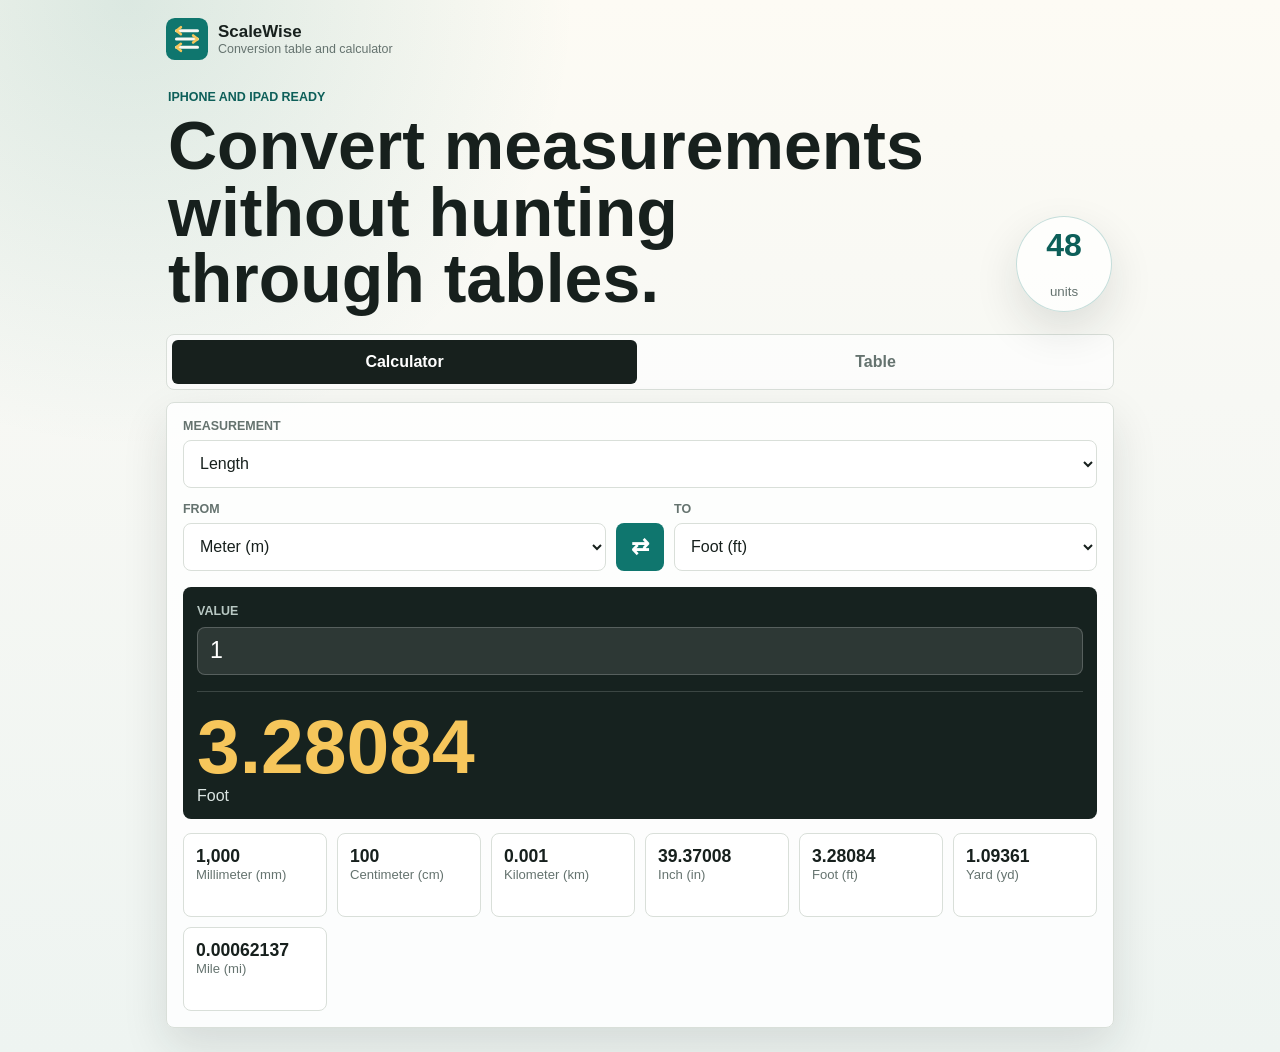
==== index.html @ 977071f0 "Add files via upload" ====
<!doctype html>
<html lang="en">
  <head>
    <meta charset="utf-8">
    <meta name="viewport" content="width=device-width, initial-scale=1, viewport-fit=cover">
    <meta name="theme-color" content="#0f766e">
    <meta name="apple-mobile-web-app-capable" content="yes">
    <meta name="apple-mobile-web-app-title" content="ScaleWise">
    <title>ScaleWise Converter</title>
    <link rel="manifest" href="manifest.webmanifest">
    <link rel="icon" href="assets/icon.svg" type="image/svg+xml">
    <link rel="stylesheet" href="styles.css">
  </head>
  <body>
    <div class="app-shell">
      <header class="top-bar">
        <a class="brand" href="index.html" aria-label="ScaleWise home">
          <img src="assets/icon.svg" alt="" width="42" height="42">
          <span>
            <strong>ScaleWise</strong>
            <small>Conversion table and calculator</small>
          </span>
        </a>
      </header>

      <main>
        <section class="hero" aria-labelledby="app-title">
          <div>
            <p class="eyebrow">iPhone and iPad ready</p>
            <h1 id="app-title">Convert measurements without hunting through tables.</h1>
          </div>
          <div class="quick-stat" aria-label="Supported measurement types">
            <span id="unit-count">0</span>
            <small>units</small>
          </div>
        </section>

        <nav class="tabs" aria-label="Conversion modes">
          <button class="tab active" type="button" data-view="calculator" aria-selected="true">Calculator</button>
          <button class="tab" type="button" data-view="table" aria-selected="false">Table</button>
        </nav>

        <section class="panel active" id="calculator-panel" data-panel="calculator" aria-label="Conversion calculator">
          <div class="field">
            <label for="category">Measurement</label>
            <select id="category"></select>
          </div>

          <div class="converter-grid">
            <div class="field">
              <label for="from-unit">From</label>
              <select id="from-unit"></select>
            </div>
            <button class="icon-button" id="swap-units" type="button" aria-label="Swap units" title="Swap units">
              <span aria-hidden="true">⇄</span>
            </button>
            <div class="field">
              <label for="to-unit">To</label>
              <select id="to-unit"></select>
            </div>
          </div>

          <div class="calculator-card">
            <label for="input-value">Value</label>
            <input id="input-value" type="number" inputmode="decimal" step="any" value="1">
            <div class="result" aria-live="polite">
              <span id="result-value">1</span>
              <small id="result-unit">unit</small>
            </div>
          </div>

          <div class="all-results" id="all-results" aria-label="Equivalent values"></div>
        </section>

        <section class="panel" id="table-panel" data-panel="table" aria-label="Conversion table">
          <div class="table-toolbar">
            <div class="field compact">
              <label for="table-base">Base unit</label>
              <select id="table-base"></select>
            </div>
            <div class="field compact">
              <label for="table-start">Start</label>
              <input id="table-start" type="number" inputmode="decimal" step="any" value="1">
            </div>
            <div class="field compact">
              <label for="table-step">Step</label>
              <input id="table-step" type="number" inputmode="decimal" step="any" value="1">
            </div>
            <div class="field compact">
              <label for="table-rows">Rows</label>
              <input id="table-rows" type="number" inputmode="numeric" min="1" max="50" step="1" value="10">
            </div>
          </div>

          <div class="table-wrap">
            <table>
              <thead id="table-head"></thead>
              <tbody id="table-body"></tbody>
            </table>
          </div>
        </section>
      </main>
    </div>

    <script src="app.js"></script>
    <script>
      if ("serviceWorker" in navigator) {
        window.addEventListener("load", () => {
          navigator.serviceWorker.register("./service-worker.js");
        });
      }
    </script>
  </body>
</html>
---- styles.css ----
:root {
  color-scheme: light;
  --bg: #f7f8f4;
  --ink: #17201d;
  --muted: #65736f;
  --line: #d9dfd9;
  --panel: #ffffff;
  --primary: #0f766e;
  --primary-dark: #0d5f59;
  --accent: #dc7b28;
  --focus: #f6c65b;
  --shadow: 0 18px 45px rgba(23, 32, 29, 0.12);
}

* {
  box-sizing: border-box;
}

html {
  min-height: 100%;
}

body {
  min-height: 100%;
  margin: 0;
  background:
    radial-gradient(circle at 10% 0%, rgba(15, 118, 110, 0.14), transparent 28rem),
    linear-gradient(180deg, #fdfbf4 0%, var(--bg) 38%, #eef4f1 100%);
  color: var(--ink);
  font-family: -apple-system, BlinkMacSystemFont, "Segoe UI", Roboto, Helvetica, Arial, sans-serif;
  letter-spacing: 0;
}

button,
input,
select {
  font: inherit;
}

.app-shell {
  width: min(100%, 980px);
  margin: 0 auto;
  padding: max(18px, env(safe-area-inset-top)) 16px max(24px, env(safe-area-inset-bottom));
}

.top-bar {
  display: flex;
  align-items: center;
  justify-content: space-between;
  margin-bottom: 18px;
}

.brand {
  display: inline-flex;
  align-items: center;
  gap: 10px;
  color: inherit;
  text-decoration: none;
}

.brand strong,
.brand small {
  display: block;
}

.brand strong {
  font-size: 1.06rem;
}

.brand small {
  color: var(--muted);
  font-size: 0.78rem;
}

.hero {
  display: grid;
  grid-template-columns: 1fr auto;
  gap: 18px;
  align-items: end;
  padding: 12px 2px 22px;
}

.eyebrow {
  margin: 0 0 8px;
  color: var(--primary-dark);
  font-size: 0.78rem;
  font-weight: 750;
  text-transform: uppercase;
}

h1 {
  max-width: 780px;
  margin: 0;
  font-size: clamp(2rem, 7vw, 4.25rem);
  line-height: 0.98;
}

.quick-stat {
  display: grid;
  place-items: center;
  width: 96px;
  height: 96px;
  border: 1px solid rgba(15, 118, 110, 0.24);
  border-radius: 50%;
  background: rgba(255, 255, 255, 0.72);
  box-shadow: var(--shadow);
}

.quick-stat span {
  color: var(--primary-dark);
  font-size: 2rem;
  font-weight: 800;
  line-height: 1;
}

.quick-stat small {
  color: var(--muted);
}

.tabs {
  display: grid;
  grid-template-columns: 1fr 1fr;
  gap: 6px;
  margin: 0 0 12px;
  padding: 5px;
  border: 1px solid var(--line);
  border-radius: 8px;
  background: rgba(255, 255, 255, 0.68);
}

.tab {
  min-height: 44px;
  border: 0;
  border-radius: 6px;
  background: transparent;
  color: var(--muted);
  font-weight: 750;
}

.tab.active {
  background: var(--ink);
  color: #fff;
}

.panel {
  display: none;
  padding: 16px;
  border: 1px solid var(--line);
  border-radius: 8px;
  background: rgba(255, 255, 255, 0.84);
  box-shadow: var(--shadow);
}

.panel.active {
  display: block;
}

.field {
  display: grid;
  gap: 7px;
}

label {
  color: var(--muted);
  font-size: 0.78rem;
  font-weight: 750;
  text-transform: uppercase;
}

select,
input {
  width: 100%;
  min-height: 48px;
  border: 1px solid var(--line);
  border-radius: 8px;
  background: #fff;
  color: var(--ink);
  padding: 0 12px;
}

select:focus,
input:focus,
button:focus-visible {
  outline: 3px solid var(--focus);
  outline-offset: 2px;
}

.converter-grid {
  display: grid;
  grid-template-columns: minmax(0, 1fr) 48px minmax(0, 1fr);
  gap: 10px;
  align-items: end;
  margin-top: 14px;
}

.icon-button {
  display: grid;
  place-items: center;
  width: 48px;
  height: 48px;
  border: 0;
  border-radius: 8px;
  background: var(--primary);
  color: #fff;
  font-size: 1.35rem;
  font-weight: 850;
}

.calculator-card {
  margin-top: 16px;
  padding: 14px;
  border-radius: 8px;
  background: #16221f;
  color: #fff;
}

.calculator-card label {
  color: #b8c8c3;
}

.calculator-card input {
  margin-top: 8px;
  border-color: rgba(255, 255, 255, 0.2);
  background: rgba(255, 255, 255, 0.1);
  color: #fff;
  font-size: 1.45rem;
}

.result {
  display: grid;
  gap: 2px;
  margin-top: 16px;
  padding-top: 16px;
  border-top: 1px solid rgba(255, 255, 255, 0.16);
}

.result span {
  overflow-wrap: anywhere;
  color: #f6c65b;
  font-size: clamp(2rem, 10vw, 4.8rem);
  font-weight: 850;
  line-height: 1;
}

.result small {
  color: #dbe5e2;
  font-size: 1rem;
}

.all-results {
  display: grid;
  grid-template-columns: repeat(auto-fit, minmax(140px, 1fr));
  gap: 10px;
  margin-top: 14px;
}

.mini-result {
  min-height: 84px;
  padding: 12px;
  border: 1px solid var(--line);
  border-radius: 8px;
  background: #fff;
}

.mini-result strong,
.mini-result span {
  display: block;
}

.mini-result strong {
  overflow-wrap: anywhere;
  font-size: 1.1rem;
}

.mini-result span {
  color: var(--muted);
  font-size: 0.82rem;
}

.table-toolbar {
  display: grid;
  grid-template-columns: 1.4fr repeat(3, minmax(78px, 0.7fr));
  gap: 10px;
  margin-bottom: 14px;
}

.field.compact input,
.field.compact select {
  min-height: 42px;
}

.table-wrap {
  overflow-x: auto;
  border: 1px solid var(--line);
  border-radius: 8px;
  background: #fff;
}

table {
  width: 100%;
  min-width: 640px;
  border-collapse: collapse;
}

th,
td {
  padding: 12px;
  border-bottom: 1px solid var(--line);
  text-align: right;
  white-space: nowrap;
}

th:first-child,
td:first-child {
  position: sticky;
  left: 0;
  z-index: 1;
  background: #fff;
  text-align: left;
}

th {
  background: #edf5f2;
  color: #26332f;
  font-size: 0.78rem;
  text-transform: uppercase;
}

th:first-child {
  background: #edf5f2;
}

tr:last-child td {
  border-bottom: 0;
}

@media (max-width: 640px) {
  .app-shell {
    padding-inline: 12px;
  }

  .hero {
    grid-template-columns: 1fr;
  }

  .quick-stat {
    width: 76px;
    height: 76px;
  }

  .converter-grid,
  .table-toolbar {
    grid-template-columns: 1fr;
  }

  .icon-button {
    width: 100%;
  }

  .panel {
    padding: 12px;
  }
}
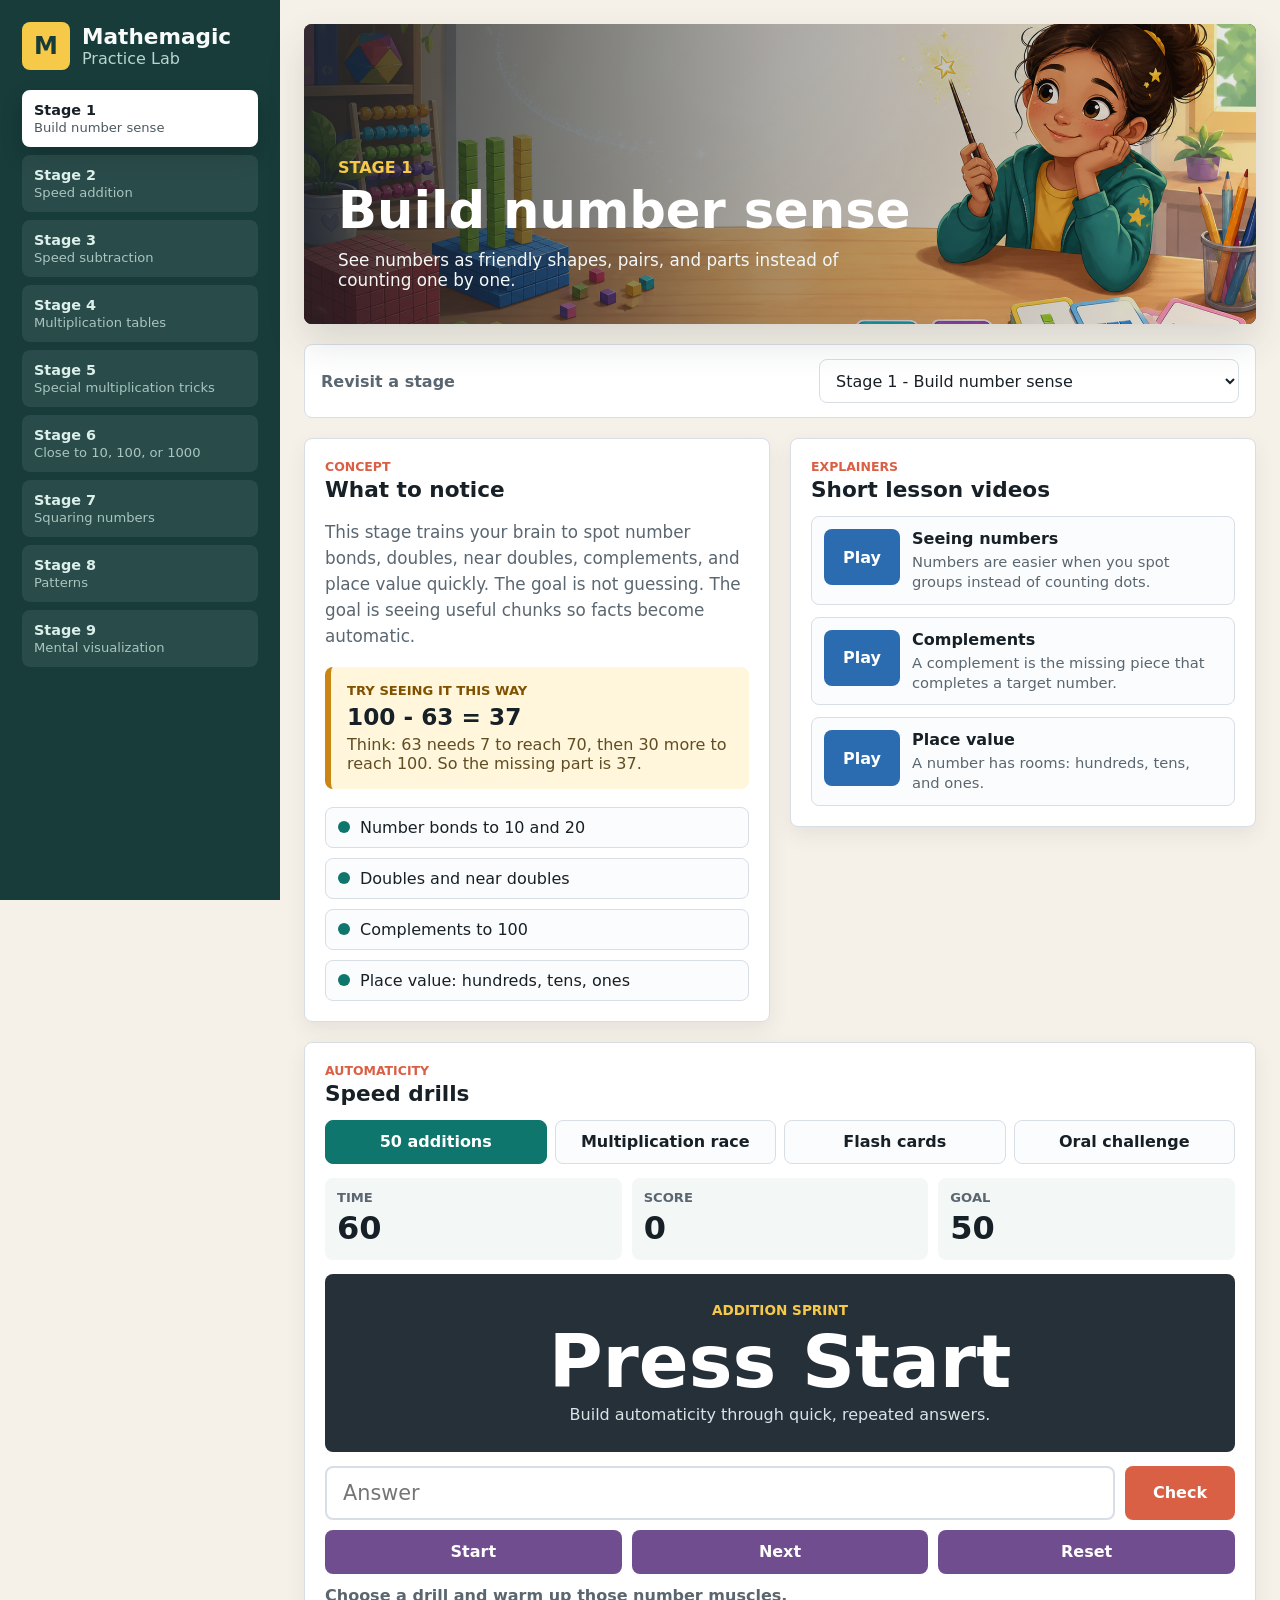
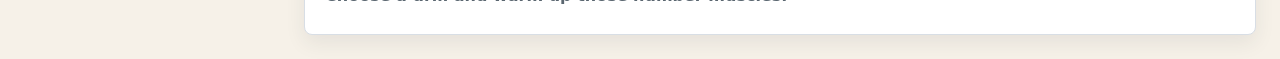
==== commit 6211ee98: "Add files via upload" ====
--- a/index.html
+++ b/index.html
@@ -1,114 +1,132 @@
 <!doctype html>
 <html lang="en">
   <head>
-    <meta charset="utf-8">
-    <meta name="viewport" content="width=device-width, initial-scale=1, viewport-fit=cover">
-    <meta name="theme-color" content="#0f766e">
-    <meta name="apple-mobile-web-app-capable" content="yes">
-    <meta name="apple-mobile-web-app-title" content="ScaleWise">
-    <title>ScaleWise Converter</title>
-    <link rel="manifest" href="manifest.webmanifest">
-    <link rel="icon" href="assets/icon.svg" type="image/svg+xml">
-    <link rel="stylesheet" href="styles.css">
+    <meta charset="UTF-8" />
+    <meta name="viewport" content="width=device-width, initial-scale=1.0, viewport-fit=cover" />
+    <title>Mathemagic Practice Lab</title>
+    <link rel="stylesheet" href="styles.css" />
   </head>
   <body>
     <div class="app-shell">
-      <header class="top-bar">
-        <a class="brand" href="index.html" aria-label="ScaleWise home">
-          <img src="assets/icon.svg" alt="" width="42" height="42">
-          <span>
-            <strong>ScaleWise</strong>
-            <small>Conversion table and calculator</small>
-          </span>
-        </a>
-      </header>
+      <aside class="stage-nav" aria-label="Stage menu">
+        <div class="brand">
+          <span class="brand-mark">M</span>
+          <div>
+            <h1>Mathemagic</h1>
+            <p>Practice Lab</p>
+          </div>
+        </div>
+        <button class="menu-toggle" id="menuToggle" type="button">Stages</button>
+        <nav class="stage-list" id="stageList"></nav>
+      </aside>
 
-      <main>
-        <section class="hero" aria-labelledby="app-title">
-          <div>
-            <p class="eyebrow">iPhone and iPad ready</p>
-            <h1 id="app-title">Convert measurements without hunting through tables.</h1>
-          </div>
-          <div class="quick-stat" aria-label="Supported measurement types">
-            <span id="unit-count">0</span>
-            <small>units</small>
+      <main class="workspace">
+        <section class="hero">
+          <img src="assets/mathemagic-banner.png" alt="" />
+          <div class="hero-copy">
+            <p class="eyebrow" id="stageEyebrow">Stage 1</p>
+            <h2 id="stageTitle">Build number sense</h2>
+            <p id="stageSummary"></p>
           </div>
         </section>
 
-        <nav class="tabs" aria-label="Conversion modes">
-          <button class="tab active" type="button" data-view="calculator" aria-selected="true">Calculator</button>
-          <button class="tab" type="button" data-view="table" aria-selected="false">Table</button>
-        </nav>
+        <section class="quick-switch" aria-label="Revisit any stage">
+          <label for="stageSelect">Revisit a stage</label>
+          <select id="stageSelect"></select>
+        </section>
 
-        <section class="panel active" id="calculator-panel" data-panel="calculator" aria-label="Conversion calculator">
-          <div class="field">
-            <label for="category">Measurement</label>
-            <select id="category"></select>
+        <section class="content-grid">
+          <div class="lesson-panel">
+            <div class="section-heading">
+              <span>Concept</span>
+              <h3>What to notice</h3>
+            </div>
+            <p id="conceptText"></p>
+            <div class="example-box">
+              <span>Try seeing it this way</span>
+              <strong id="stageExample"></strong>
+              <p id="exampleExplain"></p>
+            </div>
+            <div class="skill-list" id="skillList"></div>
           </div>
 
-          <div class="converter-grid">
-            <div class="field">
-              <label for="from-unit">From</label>
-              <select id="from-unit"></select>
+          <div class="video-panel">
+            <div class="section-heading">
+              <span>Explainers</span>
+              <h3>Short lesson videos</h3>
             </div>
-            <button class="icon-button" id="swap-units" type="button" aria-label="Swap units" title="Swap units">
-              <span aria-hidden="true">⇄</span>
-            </button>
-            <div class="field">
-              <label for="to-unit">To</label>
-              <select id="to-unit"></select>
-            </div>
+            <div class="video-grid" id="videoGrid"></div>
           </div>
 
-          <div class="calculator-card">
-            <label for="input-value">Value</label>
-            <input id="input-value" type="number" inputmode="decimal" step="any" value="1">
-            <div class="result" aria-live="polite">
-              <span id="result-value">1</span>
-              <small id="result-unit">unit</small>
+          <div class="drill-panel">
+            <div class="section-heading">
+              <span>Automaticity</span>
+              <h3>Speed drills</h3>
             </div>
-          </div>
 
-          <div class="all-results" id="all-results" aria-label="Equivalent values"></div>
-        </section>
+            <div class="drill-tabs" role="tablist" aria-label="Drill type">
+              <button class="active" data-drill="addition" type="button">50 additions</button>
+              <button data-drill="multiplication" type="button">Multiplication race</button>
+              <button data-drill="flash" type="button">Flash cards</button>
+              <button data-drill="oral" type="button">Oral challenge</button>
+            </div>
 
-        <section class="panel" id="table-panel" data-panel="table" aria-label="Conversion table">
-          <div class="table-toolbar">
-            <div class="field compact">
-              <label for="table-base">Base unit</label>
-              <select id="table-base"></select>
+            <div class="drill-status">
+              <div>
+                <span>Time</span>
+                <strong id="timer">60</strong>
+              </div>
+              <div>
+                <span>Score</span>
+                <strong id="score">0</strong>
+              </div>
+              <div>
+                <span>Goal</span>
+                <strong id="goal">50</strong>
+              </div>
             </div>
-            <div class="field compact">
-              <label for="table-start">Start</label>
-              <input id="table-start" type="number" inputmode="decimal" step="any" value="1">
+
+            <div class="problem-card" aria-live="polite">
+              <span id="drillLabel">Addition Sprint</span>
+              <strong id="problemText">Press Start</strong>
+              <p id="drillHint">Build automaticity through quick, repeated answers.</p>
             </div>
-            <div class="field compact">
-              <label for="table-step">Step</label>
-              <input id="table-step" type="number" inputmode="decimal" step="any" value="1">
+
+            <form class="answer-row" id="answerForm">
+              <input id="answerInput" type="number" inputmode="numeric" autocomplete="off" placeholder="Answer" />
+              <button type="submit">Check</button>
+            </form>
+
+            <div class="action-row">
+              <button id="startBtn" type="button">Start</button>
+              <button id="nextBtn" type="button">Next</button>
+              <button id="resetBtn" type="button">Reset</button>
             </div>
-            <div class="field compact">
-              <label for="table-rows">Rows</label>
-              <input id="table-rows" type="number" inputmode="numeric" min="1" max="50" step="1" value="10">
-            </div>
-          </div>
-
-          <div class="table-wrap">
-            <table>
-              <thead id="table-head"></thead>
-              <tbody id="table-body"></tbody>
-            </table>
+            <p class="feedback" id="feedback">Choose a drill and warm up those number muscles.</p>
           </div>
         </section>
       </main>
     </div>
 
+    <div class="video-modal" id="videoModal" aria-hidden="true">
+      <div class="video-player" role="dialog" aria-modal="true" aria-labelledby="videoTitle">
+        <button class="close-btn" id="closeVideo" type="button" aria-label="Close video">x</button>
+        <div class="video-screen">
+          <div class="number-visual" id="videoVisual"></div>
+          <div>
+            <span id="videoStep">1 / 3</span>
+            <h3 id="videoTitle"></h3>
+            <p id="videoNarration"></p>
+          </div>
+        </div>
+        <div class="video-controls">
+          <button id="prevSlide" type="button">Back</button>
+          <button id="playSlide" type="button">Play</button>
+          <button id="nextSlide" type="button">Next</button>
+        </div>
+      </div>
+    </div>
+
     <script src="app.js"></script>
-    <script>
-      if ("serviceWorker" in navigator) {
-        window.addEventListener("load", () => {
-          navigator.serviceWorker.register("./service-worker.js");
-        });
-      }
-    </script>
   </body>
 </html>
--- a/styles.css
+++ b/styles.css
@@ -1,363 +1,659 @@
 :root {
-  color-scheme: light;
-  --bg: #f7f8f4;
-  --ink: #17201d;
-  --muted: #65736f;
-  --line: #d9dfd9;
-  --panel: #ffffff;
-  --primary: #0f766e;
-  --primary-dark: #0d5f59;
-  --accent: #dc7b28;
-  --focus: #f6c65b;
-  --shadow: 0 18px 45px rgba(23, 32, 29, 0.12);
+  --ink: #172026;
+  --muted: #5a6670;
+  --paper: #fffaf1;
+  --surface: #ffffff;
+  --line: #d8dee5;
+  --teal: #0f766e;
+  --coral: #d95f45;
+  --mustard: #c98613;
+  --plum: #6f4d8f;
+  --blue: #2b6cb0;
+  --shadow: 0 18px 38px rgba(38, 48, 58, 0.14);
 }
 
 * {
   box-sizing: border-box;
 }
 
-html {
-  min-height: 100%;
-}
-
 body {
-  min-height: 100%;
   margin: 0;
-  background:
-    radial-gradient(circle at 10% 0%, rgba(15, 118, 110, 0.14), transparent 28rem),
-    linear-gradient(180deg, #fdfbf4 0%, var(--bg) 38%, #eef4f1 100%);
+  min-height: 100vh;
   color: var(--ink);
-  font-family: -apple-system, BlinkMacSystemFont, "Segoe UI", Roboto, Helvetica, Arial, sans-serif;
+  background: #f6f1e8;
+  font-family: Inter, ui-sans-serif, system-ui, -apple-system, BlinkMacSystemFont, "Segoe UI", sans-serif;
+}
+
+button,
+select,
+input {
+  font: inherit;
+}
+
+button {
+  min-height: 44px;
+  border: 0;
+  cursor: pointer;
+}
+
+.app-shell {
+  display: grid;
+  grid-template-columns: 280px minmax(0, 1fr);
+  min-height: 100vh;
+}
+
+.stage-nav {
+  position: sticky;
+  top: 0;
+  height: 100vh;
+  overflow: auto;
+  padding: 22px;
+  color: #f8fbfa;
+  background: #173c3a;
+}
+
+.brand {
+  display: flex;
+  align-items: center;
+  gap: 12px;
+  margin-bottom: 20px;
+}
+
+.brand-mark {
+  display: grid;
+  width: 48px;
+  height: 48px;
+  place-items: center;
+  border-radius: 8px;
+  color: #173c3a;
+  background: #f7c948;
+  font-size: 1.5rem;
+  font-weight: 900;
+}
+
+.brand h1,
+.brand p {
+  margin: 0;
+}
+
+.brand h1 {
+  font-size: 1.35rem;
   letter-spacing: 0;
 }
 
-button,
-input,
-select {
-  font: inherit;
-}
-
-.app-shell {
-  width: min(100%, 980px);
-  margin: 0 auto;
-  padding: max(18px, env(safe-area-inset-top)) 16px max(24px, env(safe-area-inset-bottom));
-}
-
-.top-bar {
+.brand p {
+  color: #b9d5d0;
+}
+
+.menu-toggle {
+  display: none;
+  width: 100%;
+  margin-bottom: 12px;
+  border-radius: 8px;
+  color: #173c3a;
+  background: #f7c948;
+  font-weight: 800;
+}
+
+.stage-list {
+  display: grid;
+  gap: 8px;
+}
+
+.stage-button {
+  width: 100%;
+  padding: 12px;
+  border-radius: 8px;
+  color: #dcefeb;
+  background: rgba(255, 255, 255, 0.08);
+  text-align: left;
+}
+
+.stage-button strong,
+.stage-button span {
+  display: block;
+}
+
+.stage-button strong {
+  font-size: 0.9rem;
+}
+
+.stage-button span {
+  margin-top: 2px;
+  color: #a9c5c0;
+  font-size: 0.82rem;
+}
+
+.stage-button.active {
+  color: #172026;
+  background: #ffffff;
+  box-shadow: 0 10px 22px rgba(0, 0, 0, 0.16);
+}
+
+.stage-button.active span {
+  color: #4d5a61;
+}
+
+.workspace {
+  min-width: 0;
+  padding: 24px;
+}
+
+.hero {
+  position: relative;
+  display: grid;
+  min-height: 300px;
+  overflow: hidden;
+  border-radius: 8px;
+  box-shadow: var(--shadow);
+  background: #172026;
+}
+
+.hero img {
+  position: absolute;
+  inset: 0;
+  width: 100%;
+  height: 100%;
+  object-fit: cover;
+}
+
+.hero::after {
+  position: absolute;
+  inset: 0;
+  content: "";
+  background: linear-gradient(90deg, rgba(23, 32, 38, 0.82), rgba(23, 32, 38, 0.36), rgba(23, 32, 38, 0.08));
+}
+
+.hero-copy {
+  position: relative;
+  z-index: 1;
+  align-self: end;
+  max-width: 700px;
+  padding: 34px;
+  color: #ffffff;
+}
+
+.eyebrow {
+  margin: 0 0 8px;
+  color: #f7c948;
+  font-weight: 900;
+  text-transform: uppercase;
+}
+
+.hero h2 {
+  margin: 0;
+  font-size: clamp(2rem, 4vw, 4.4rem);
+  line-height: 1;
+  letter-spacing: 0;
+}
+
+.hero p:last-child {
+  max-width: 52ch;
+  margin: 14px 0 0;
+  color: #f3f7f6;
+  font-size: 1.05rem;
+}
+
+.quick-switch {
   display: flex;
   align-items: center;
   justify-content: space-between;
-  margin-bottom: 18px;
-}
-
-.brand {
-  display: inline-flex;
+  gap: 14px;
+  margin: 20px 0;
+  padding: 14px 16px;
+  border: 1px solid var(--line);
+  border-radius: 8px;
+  background: var(--surface);
+}
+
+.quick-switch label {
+  color: var(--muted);
+  font-weight: 800;
+}
+
+.quick-switch select {
+  width: min(420px, 100%);
+  min-height: 44px;
+  padding: 0 12px;
+  border: 1px solid var(--line);
+  border-radius: 8px;
+  color: var(--ink);
+  background: #ffffff;
+}
+
+.content-grid {
+  display: grid;
+  grid-template-columns: minmax(0, 0.95fr) minmax(320px, 0.95fr);
+  gap: 20px;
+  align-items: start;
+}
+
+.lesson-panel,
+.video-panel,
+.drill-panel {
+  border: 1px solid var(--line);
+  border-radius: 8px;
+  background: var(--surface);
+  box-shadow: 0 8px 20px rgba(38, 48, 58, 0.08);
+}
+
+.lesson-panel,
+.video-panel {
+  padding: 20px;
+}
+
+.drill-panel {
+  grid-column: 1 / -1;
+  padding: 20px;
+}
+
+.section-heading span {
+  display: block;
+  color: var(--coral);
+  font-size: 0.78rem;
+  font-weight: 900;
+  text-transform: uppercase;
+}
+
+.section-heading h3 {
+  margin: 3px 0 14px;
+  font-size: 1.35rem;
+  letter-spacing: 0;
+}
+
+#conceptText {
+  color: var(--muted);
+  font-size: 1.05rem;
+  line-height: 1.55;
+}
+
+.example-box {
+  margin: 18px 0;
+  padding: 16px;
+  border-left: 6px solid var(--mustard);
+  border-radius: 8px;
+  background: #fff6dc;
+}
+
+.example-box span {
+  display: block;
+  color: #805200;
+  font-size: 0.82rem;
+  font-weight: 900;
+  text-transform: uppercase;
+}
+
+.example-box strong {
+  display: block;
+  margin: 5px 0;
+  font-size: 1.45rem;
+}
+
+.example-box p {
+  margin: 0;
+  color: #604d23;
+}
+
+.skill-list {
+  display: grid;
+  gap: 10px;
+}
+
+.skill-item {
+  display: flex;
   align-items: center;
   gap: 10px;
-  color: inherit;
-  text-decoration: none;
-}
-
-.brand strong,
-.brand small {
-  display: block;
-}
-
-.brand strong {
-  font-size: 1.06rem;
-}
-
-.brand small {
-  color: var(--muted);
-  font-size: 0.78rem;
-}
-
-.hero {
-  display: grid;
-  grid-template-columns: 1fr auto;
-  gap: 18px;
-  align-items: end;
-  padding: 12px 2px 22px;
-}
-
-.eyebrow {
-  margin: 0 0 8px;
-  color: var(--primary-dark);
-  font-size: 0.78rem;
-  font-weight: 750;
-  text-transform: uppercase;
-}
-
-h1 {
-  max-width: 780px;
-  margin: 0;
-  font-size: clamp(2rem, 7vw, 4.25rem);
-  line-height: 0.98;
-}
-
-.quick-stat {
-  display: grid;
-  place-items: center;
-  width: 96px;
-  height: 96px;
-  border: 1px solid rgba(15, 118, 110, 0.24);
+  padding: 10px 12px;
+  border: 1px solid var(--line);
+  border-radius: 8px;
+  background: #fbfcfd;
+}
+
+.skill-dot {
+  flex: 0 0 auto;
+  width: 12px;
+  height: 12px;
   border-radius: 50%;
-  background: rgba(255, 255, 255, 0.72);
-  box-shadow: var(--shadow);
-}
-
-.quick-stat span {
-  color: var(--primary-dark);
-  font-size: 2rem;
-  font-weight: 800;
-  line-height: 1;
-}
-
-.quick-stat small {
-  color: var(--muted);
-}
-
-.tabs {
-  display: grid;
-  grid-template-columns: 1fr 1fr;
-  gap: 6px;
-  margin: 0 0 12px;
-  padding: 5px;
-  border: 1px solid var(--line);
-  border-radius: 8px;
-  background: rgba(255, 255, 255, 0.68);
-}
-
-.tab {
-  min-height: 44px;
-  border: 0;
-  border-radius: 6px;
-  background: transparent;
-  color: var(--muted);
-  font-weight: 750;
-}
-
-.tab.active {
-  background: var(--ink);
-  color: #fff;
-}
-
-.panel {
-  display: none;
-  padding: 16px;
-  border: 1px solid var(--line);
-  border-radius: 8px;
-  background: rgba(255, 255, 255, 0.84);
-  box-shadow: var(--shadow);
-}
-
-.panel.active {
-  display: block;
-}
-
-.field {
-  display: grid;
-  gap: 7px;
-}
-
-label {
-  color: var(--muted);
-  font-size: 0.78rem;
-  font-weight: 750;
-  text-transform: uppercase;
-}
-
-select,
-input {
+  background: var(--teal);
+}
+
+.video-grid {
+  display: grid;
+  gap: 12px;
+}
+
+.video-card {
+  display: grid;
+  grid-template-columns: 76px minmax(0, 1fr);
+  gap: 12px;
   width: 100%;
-  min-height: 48px;
-  border: 1px solid var(--line);
-  border-radius: 8px;
-  background: #fff;
-  color: var(--ink);
-  padding: 0 12px;
-}
-
-select:focus,
-input:focus,
-button:focus-visible {
-  outline: 3px solid var(--focus);
-  outline-offset: 2px;
-}
-
-.converter-grid {
-  display: grid;
-  grid-template-columns: minmax(0, 1fr) 48px minmax(0, 1fr);
-  gap: 10px;
-  align-items: end;
-  margin-top: 14px;
-}
-
-.icon-button {
-  display: grid;
-  place-items: center;
-  width: 48px;
-  height: 48px;
-  border: 0;
-  border-radius: 8px;
-  background: var(--primary);
-  color: #fff;
-  font-size: 1.35rem;
-  font-weight: 850;
-}
-
-.calculator-card {
-  margin-top: 16px;
-  padding: 14px;
-  border-radius: 8px;
-  background: #16221f;
-  color: #fff;
-}
-
-.calculator-card label {
-  color: #b8c8c3;
-}
-
-.calculator-card input {
-  margin-top: 8px;
-  border-color: rgba(255, 255, 255, 0.2);
-  background: rgba(255, 255, 255, 0.1);
-  color: #fff;
-  font-size: 1.45rem;
-}
-
-.result {
-  display: grid;
-  gap: 2px;
-  margin-top: 16px;
-  padding-top: 16px;
-  border-top: 1px solid rgba(255, 255, 255, 0.16);
-}
-
-.result span {
-  overflow-wrap: anywhere;
-  color: #f6c65b;
-  font-size: clamp(2rem, 10vw, 4.8rem);
-  font-weight: 850;
-  line-height: 1;
-}
-
-.result small {
-  color: #dbe5e2;
-  font-size: 1rem;
-}
-
-.all-results {
-  display: grid;
-  grid-template-columns: repeat(auto-fit, minmax(140px, 1fr));
-  gap: 10px;
-  margin-top: 14px;
-}
-
-.mini-result {
-  min-height: 84px;
   padding: 12px;
   border: 1px solid var(--line);
   border-radius: 8px;
-  background: #fff;
-}
-
-.mini-result strong,
-.mini-result span {
+  color: var(--ink);
+  background: #fbfcfd;
+  text-align: left;
+}
+
+.play-tile {
+  display: grid;
+  width: 76px;
+  height: 56px;
+  place-items: center;
+  border-radius: 8px;
+  color: #ffffff;
+  background: var(--blue);
+  font-weight: 900;
+}
+
+.video-card h4 {
+  margin: 0 0 4px;
+  font-size: 1rem;
+}
+
+.video-card p {
+  margin: 0;
+  color: var(--muted);
+  font-size: 0.92rem;
+  line-height: 1.35;
+}
+
+.drill-tabs {
+  display: grid;
+  grid-template-columns: repeat(4, minmax(0, 1fr));
+  gap: 8px;
+  margin-bottom: 14px;
+}
+
+.drill-tabs button {
+  padding: 10px 8px;
+  border: 1px solid var(--line);
+  border-radius: 8px;
+  color: var(--ink);
+  background: #fbfcfd;
+  font-weight: 800;
+}
+
+.drill-tabs button.active {
+  color: #ffffff;
+  background: var(--teal);
+  border-color: var(--teal);
+}
+
+.drill-status {
+  display: grid;
+  grid-template-columns: repeat(3, 1fr);
+  gap: 10px;
+}
+
+.drill-status div {
+  min-height: 82px;
+  padding: 12px;
+  border-radius: 8px;
+  background: #f3f7f6;
+}
+
+.drill-status span {
   display: block;
-}
-
-.mini-result strong {
-  overflow-wrap: anywhere;
-  font-size: 1.1rem;
-}
-
-.mini-result span {
   color: var(--muted);
   font-size: 0.82rem;
-}
-
-.table-toolbar {
-  display: grid;
-  grid-template-columns: 1.4fr repeat(3, minmax(78px, 0.7fr));
+  font-weight: 900;
+  text-transform: uppercase;
+}
+
+.drill-status strong {
+  display: block;
+  margin-top: 4px;
+  font-size: 2rem;
+}
+
+.problem-card {
+  display: grid;
+  min-height: 178px;
+  align-content: center;
+  justify-items: center;
+  margin: 14px 0;
+  padding: 22px;
+  border-radius: 8px;
+  color: #ffffff;
+  background: #263039;
+  text-align: center;
+}
+
+.problem-card span {
+  color: #f7c948;
+  font-size: 0.85rem;
+  font-weight: 900;
+  text-transform: uppercase;
+}
+
+.problem-card strong {
+  margin: 7px 0;
+  font-size: clamp(2.1rem, 7vw, 4.6rem);
+  line-height: 1;
+  letter-spacing: 0;
+}
+
+.problem-card p {
+  max-width: 52ch;
+  margin: 0;
+  color: #dbe3e7;
+}
+
+.answer-row,
+.action-row {
+  display: grid;
+  grid-template-columns: minmax(0, 1fr) auto;
   gap: 10px;
-  margin-bottom: 14px;
-}
-
-.field.compact input,
-.field.compact select {
-  min-height: 42px;
-}
-
-.table-wrap {
-  overflow-x: auto;
-  border: 1px solid var(--line);
-  border-radius: 8px;
-  background: #fff;
-}
-
-table {
+}
+
+.answer-row input {
+  min-height: 54px;
+  padding: 0 16px;
+  border: 2px solid var(--line);
+  border-radius: 8px;
+  font-size: 1.3rem;
+}
+
+.answer-row button,
+.action-row button {
+  min-width: 110px;
+  padding: 0 18px;
+  border-radius: 8px;
+  color: #ffffff;
+  background: var(--coral);
+  font-weight: 900;
+}
+
+.action-row {
+  grid-template-columns: repeat(3, 1fr);
+  margin-top: 10px;
+}
+
+.action-row button {
   width: 100%;
-  min-width: 640px;
-  border-collapse: collapse;
-}
-
-th,
-td {
-  padding: 12px;
-  border-bottom: 1px solid var(--line);
-  text-align: right;
-  white-space: nowrap;
-}
-
-th:first-child,
-td:first-child {
-  position: sticky;
-  left: 0;
+  background: var(--plum);
+}
+
+.feedback {
+  min-height: 28px;
+  margin: 12px 0 0;
+  color: var(--muted);
+  font-weight: 700;
+}
+
+.video-modal {
+  position: fixed;
+  inset: 0;
+  z-index: 10;
+  display: none;
+  place-items: center;
+  padding: 22px;
+  background: rgba(10, 18, 24, 0.66);
+}
+
+.video-modal.open {
+  display: grid;
+}
+
+.video-player {
+  position: relative;
+  width: min(760px, 100%);
+  border-radius: 8px;
+  background: #ffffff;
+  box-shadow: var(--shadow);
+}
+
+.close-btn {
+  position: absolute;
+  top: 12px;
+  right: 12px;
   z-index: 1;
-  background: #fff;
-  text-align: left;
-}
-
-th {
-  background: #edf5f2;
-  color: #26332f;
-  font-size: 0.78rem;
-  text-transform: uppercase;
-}
-
-th:first-child {
-  background: #edf5f2;
-}
-
-tr:last-child td {
-  border-bottom: 0;
-}
-
-@media (max-width: 640px) {
+  width: 44px;
+  border-radius: 50%;
+  color: #ffffff;
+  background: #263039;
+  font-weight: 900;
+}
+
+.video-screen {
+  display: grid;
+  grid-template-columns: 240px minmax(0, 1fr);
+  gap: 22px;
+  min-height: 330px;
+  padding: 34px;
+  align-items: center;
+}
+
+.number-visual {
+  display: grid;
+  grid-template-columns: repeat(4, 1fr);
+  gap: 8px;
+  padding: 16px;
+  border-radius: 8px;
+  background: #f2f7f8;
+}
+
+.visual-chip {
+  display: grid;
+  aspect-ratio: 1;
+  place-items: center;
+  border-radius: 8px;
+  color: #ffffff;
+  background: var(--teal);
+  font-size: 1.3rem;
+  font-weight: 900;
+  transform: scale(0.96);
+  animation: pop 600ms ease forwards;
+}
+
+.video-screen span {
+  color: var(--coral);
+  font-weight: 900;
+}
+
+.video-screen h3 {
+  margin: 8px 0;
+  font-size: 1.7rem;
+}
+
+.video-screen p {
+  margin: 0;
+  color: var(--muted);
+  font-size: 1.12rem;
+  line-height: 1.55;
+}
+
+.video-controls {
+  display: grid;
+  grid-template-columns: repeat(3, 1fr);
+  gap: 10px;
+  padding: 0 34px 34px;
+}
+
+.video-controls button {
+  border-radius: 8px;
+  color: #ffffff;
+  background: var(--blue);
+  font-weight: 900;
+}
+
+@keyframes pop {
+  from {
+    opacity: 0;
+    transform: translateY(8px) scale(0.9);
+  }
+  to {
+    opacity: 1;
+    transform: translateY(0) scale(1);
+  }
+}
+
+@media (max-width: 980px) {
   .app-shell {
-    padding-inline: 12px;
-  }
-
+    display: block;
+  }
+
+  .stage-nav {
+    position: relative;
+    height: auto;
+    padding: 16px;
+  }
+
+  .menu-toggle {
+    display: block;
+  }
+
+  .stage-list {
+    display: none;
+    grid-template-columns: repeat(3, 1fr);
+  }
+
+  .stage-list.open {
+    display: grid;
+  }
+
+  .workspace {
+    padding: 16px;
+  }
+
+  .content-grid {
+    grid-template-columns: 1fr;
+  }
+}
+
+@media (max-width: 700px) {
   .hero {
+    min-height: 260px;
+  }
+
+  .hero-copy {
+    padding: 22px;
+  }
+
+  .quick-switch,
+  .video-screen {
     grid-template-columns: 1fr;
   }
 
-  .quick-stat {
-    width: 76px;
-    height: 76px;
-  }
-
-  .converter-grid,
-  .table-toolbar {
+  .drill-tabs,
+  .drill-status,
+  .action-row,
+  .video-controls,
+  .stage-list {
+    grid-template-columns: 1fr 1fr;
+  }
+
+  .answer-row {
     grid-template-columns: 1fr;
   }
 
-  .icon-button {
-    width: 100%;
-  }
-
-  .panel {
-    padding: 12px;
-  }
-}
+  .answer-row button,
+  .action-row button {
+    min-width: 0;
+  }
+
+  .number-visual {
+    grid-template-columns: repeat(6, 1fr);
+  }
+}
